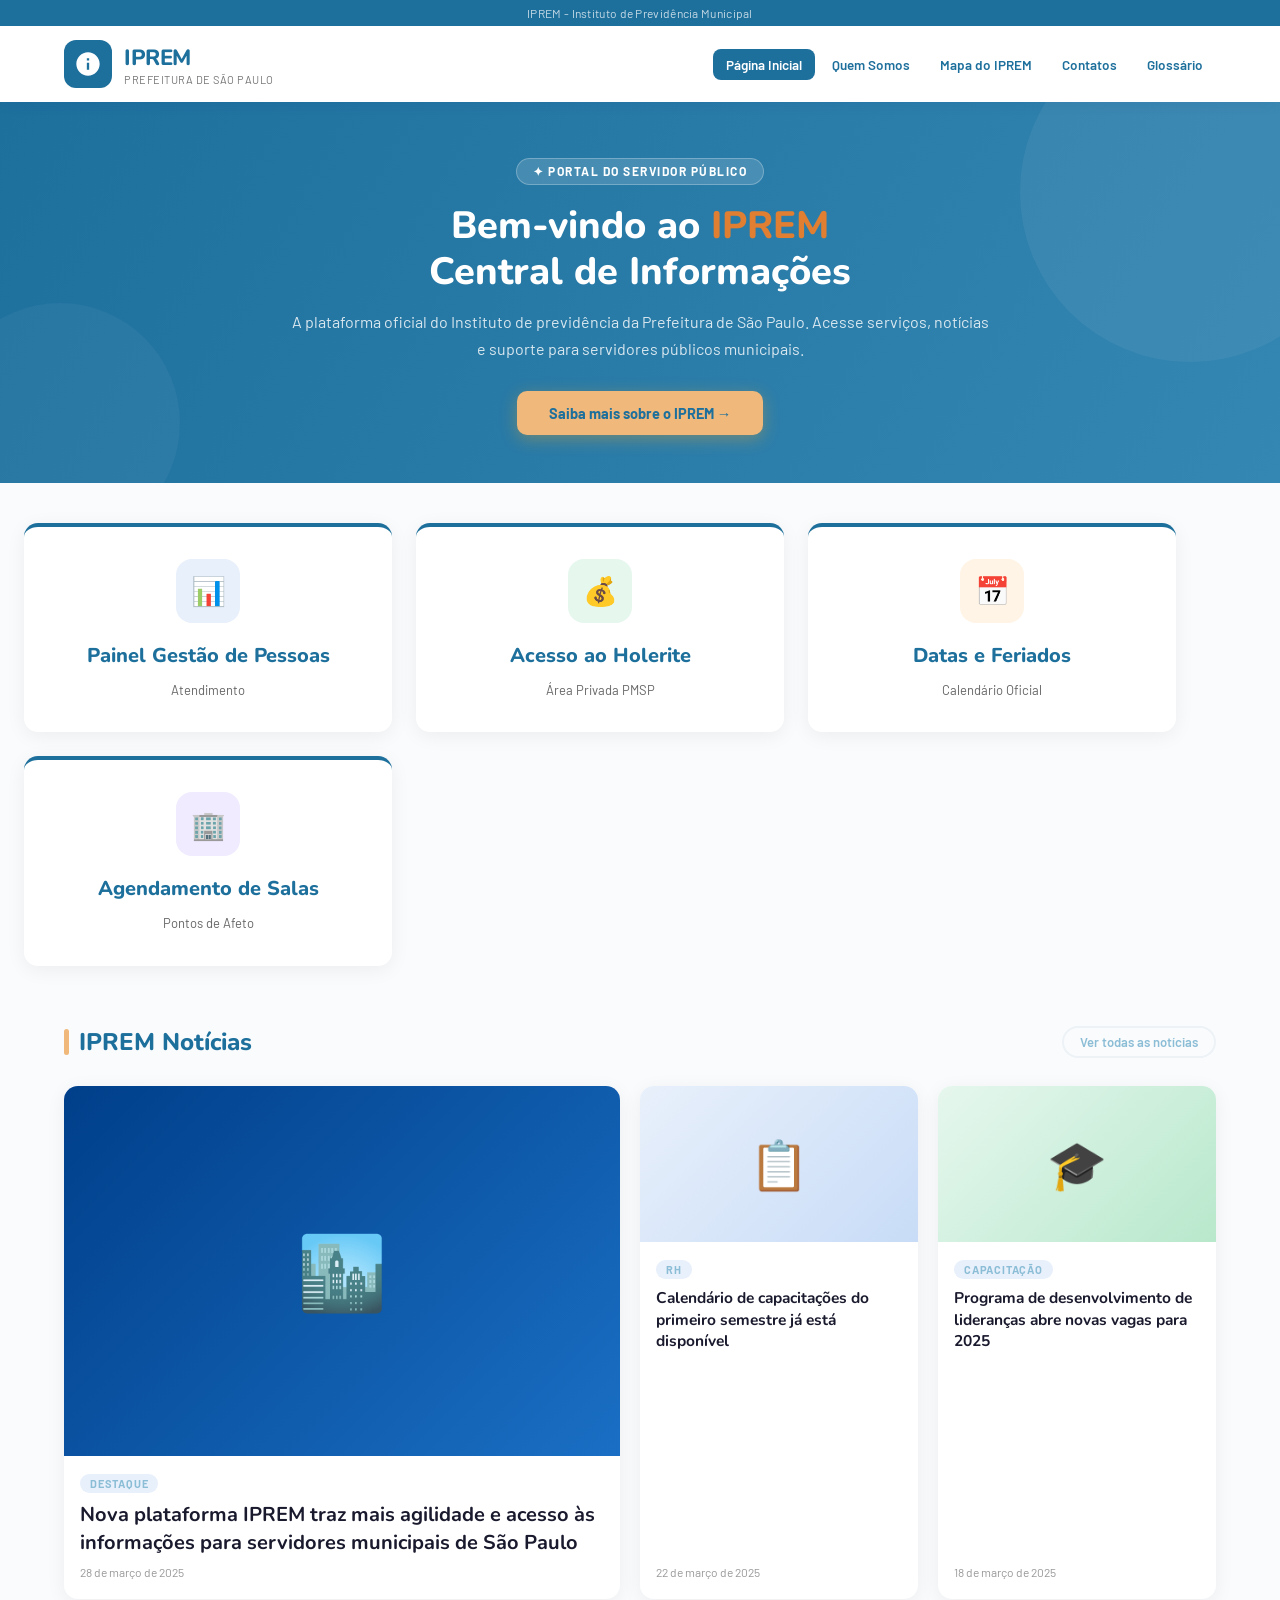
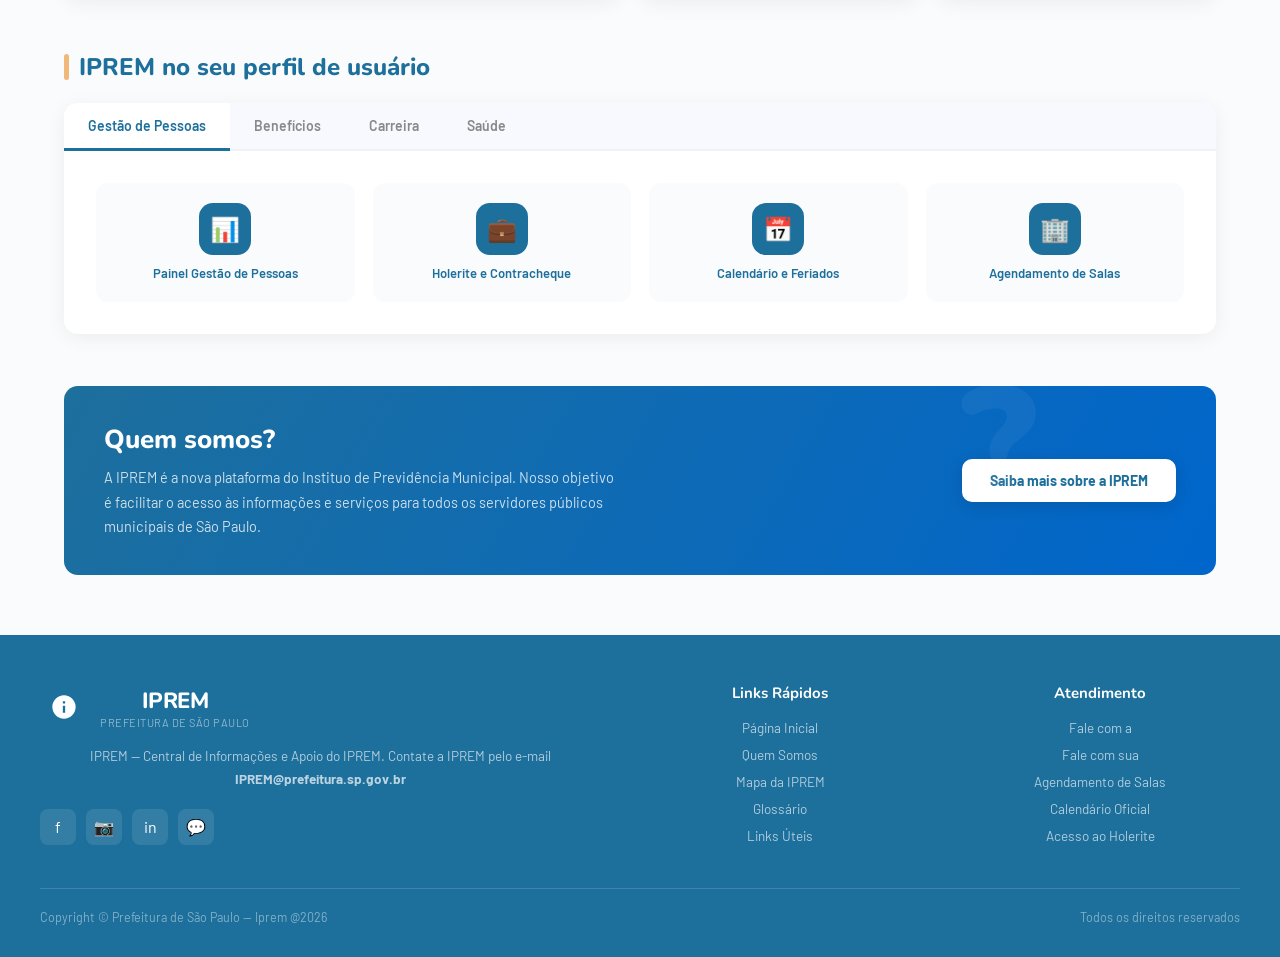
==== index.html @ 2e85d803 "name change to index" ====
<!DOCTYPE html>
<html lang="pt-BR">
<head>
  <meta charset="UTF-8" />
  <meta name="viewport" content="width=device-width, initial-scale=1.0"/>
  <title>IPREM - Central de Informações e Apoio</title>
  <link href="https://fonts.googleapis.com/css2?family=Nunito:wght@400;600;700;800&family=Barlow:wght@400;500;600;700&display=swap" rel="stylesheet"/>
  <link href="style.css" rel="stylesheet">
  <link rel="icon" type="image/png" href="iprem.png">
</head>
<body>

<!-- HEADER -->
<header>
  <div class="header-top">
    IPREM - Instituto de Previdência Municipal
  </div>
  <div class="header-main">
    <a href="#" class="logo">
      <div class="logo-icon">
        <svg viewBox="0 0 24 24"><path d="M12 2C6.48 2 2 6.48 2 12s4.48 10 10 10 10-4.48 10-10S17.52 2 12 2zm1 15h-2v-6h2v6zm0-8h-2V7h2v2z"/></svg>
      </div>
      <div class="logo-text">
        <strong>IPREM</strong>
        <span>Prefeitura de São Paulo</span>
      </div>
    </a>
    <nav>
      <a href="#" class="active">Página Inicial</a>
      <a href="quem-somos.html">Quem Somos</a>
      <a href="mapa-iprem.html">Mapa do IPREM</a>
      <a href="contatos.html">Contatos</a>
      <a href="#">Glossário</a>
    </nav>
    <button class="hamburger" id="hamburger" aria-label="Menu">
      <span></span><span></span><span></span>
    </button>
  </div>
  <div class="mobile-nav" id="mobileNav">
    <a href="#">Página Inicial</a>
    <a href="quem-somos.html">Quem Somos</a>
    <a href="mapa-iprem.html">Mapa da IPREM</a>
    <a href="#">Links Úteis</a>
    <a href="#">Glossário</a>
  </div>
</header>

<!-- HERO -->
<section class="hero">
  <div class="hero-content">
    <span class="hero-badge">✦ Portal do Servidor Público</span>
    <h1>Bem-vindo ao <em>IPREM</em><br>Central de Informações</h1>
    <p>A plataforma oficial do Instituto de previdência da Prefeitura de São Paulo. Acesse serviços, notícias e suporte para servidores públicos municipais.</p>
    <a href="#" class="hero-btn">Saiba mais sobre o IPREM →</a>
  </div>
</section>

<!-- QUICK ACCESS -->
<div class="quick-access">
  <div class="quick-cards">
    <a href="#" class="quick-card">
      <div class="icon icon-blue">📊</div>
      <strong>Painel Gestão de Pessoas</strong>
      <span>Atendimento</span>
    </a>
    <a href="#" class="quick-card">
      <div class="icon icon-green">💰</div>
      <strong>Acesso ao Holerite</strong>
      <span>Área Privada PMSP</span>
    </a>
    <a href="#" class="quick-card">
      <div class="icon icon-orange">📅</div>
      <strong>Datas e Feriados</strong>
      <span>Calendário Oficial</span>
    </a>
    <a href="#" class="quick-card">
      <div class="icon icon-purple">🏢</div>
      <strong>Agendamento de Salas</strong>
      <span>Pontos de Afeto</span>
    </a>
  </div>
</div>

<!-- NEWS SECTION -->
<section class="section">
  <div class="section-header">
    <h2 class="section-title">IPREM Notícias</h2>
    <a href="#" class="see-all">Ver todas as notícias</a>
  </div>
  <div class="news-grid">
    <a href="#" class="news-card featured">
      <div class="news-img tall" style="background:linear-gradient(135deg,#003f8a 0%,#1a6fc4 100%);font-size:72px;">🏙️</div>
      <div class="news-body">
        <span class="news-tag">Destaque</span>
        <p class="news-title">Nova plataforma IPREM traz mais agilidade e acesso às informações para servidores municipais de São Paulo</p>
        <p class="news-date">28 de março de 2025</p>
      </div>
    </a>
    <a href="#" class="news-card">
      <div class="news-img" style="background:linear-gradient(135deg,#e8f0fb 0%,#c8dcf7 100%);font-size:48px;">📋</div>
      <div class="news-body">
        <span class="news-tag">RH</span>
        <p class="news-title">Calendário de capacitações do primeiro semestre já está disponível</p>
        <p class="news-date">22 de março de 2025</p>
      </div>
    </a>
    <a href="#" class="news-card">
      <div class="news-img" style="background:linear-gradient(135deg,#e6f7ee 0%,#b8e8cc 100%);font-size:48px;">🎓</div>
      <div class="news-body">
        <span class="news-tag">Capacitação</span>
        <p class="news-title">Programa de desenvolvimento de lideranças abre novas vagas para 2025</p>
        <p class="news-date">18 de março de 2025</p>
      </div>
    </a>
  </div>
</section>

<!-- PROFILE SECTION -->
<section class="section" style="margin-top: 0;">
  <h2 class="section-title" style="margin-bottom:20px;">IPREM no seu perfil de usuário</h2>
  <div class="profile-section">
    <div class="profile-tabs">
      <div class="profile-tab active" data-tab="gp">Gestão de Pessoas</div>
      <div class="profile-tab" data-tab="beneficios">Benefícios</div>
      <div class="profile-tab" data-tab="carreira">Carreira</div>
      <div class="profile-tab" data-tab="saude">Saúde</div>
    </div>
    <div class="profile-content">
      <div class="profile-grid" id="profileGrid">
        <a href="#" class="profile-item">
          <div class="p-icon">📊</div>
          <span>Painel Gestão de Pessoas</span>
        </a>
        <a href="#" class="profile-item">
          <div class="p-icon">💼</div>
          <span>Holerite e Contracheque</span>
        </a>
        <a href="#" class="profile-item">
          <div class="p-icon">📅</div>
          <span>Calendário e Feriados</span>
        </a>
        <a href="#" class="profile-item">
          <div class="p-icon">🏢</div>
          <span>Agendamento de Salas</span>
        </a>
      </div>
    </div>
  </div>
</section>

<!-- INFO BANNER -->
<div class="info-banner">
  <div class="info-text">
    <h2>Quem somos?</h2>
    <p>A IPREM é a nova plataforma do Instituo de Previdência Municipal. Nosso objetivo é facilitar o acesso às informações e serviços para todos os servidores públicos municipais de São Paulo.</p>
  </div>
  <a href="#" class="info-btn">Saiba mais sobre a IPREM</a>
</div>

<!-- FOOTER -->
<footer>
  <div class="footer-inner">
    <div class="footer-grid">
      <div>
        <a href="#" class="logo footer-brand">
          <div class="logo-icon">
            <svg viewBox="0 0 24 24"><path d="M12 2C6.48 2 2 6.48 2 12s4.48 10 10 10 10-4.48 10-10S17.52 2 12 2zm1 15h-2v-6h2v6zm0-8h-2V7h2v2z"/></svg>
          </div>
            <div class="logo-text">
            <strong>IPREM</strong>
            <span>Prefeitura de São Paulo</span>
            </div>
        </a>
        <p class="footer-about">IPREM — Central de Informações e Apoio do IPREM. Contate a IPREM pelo e-mail <strong style="color:rgba(255,255,255,0.7)">IPREM@prefeitura.sp.gov.br</strong></p>
        <div class="social-links">
          <a class="social-link" title="Facebook">f</a>
          <a class="social-link" title="Instagram">📷</a>
          <a class="social-link" title="LinkedIn">in</a>
          <a class="social-link" title="WhatsApp">💬</a>
        </div>
      </div>
      <div class="footer-col">
        <h4>Links Rápidos</h4>
        <ul>
          <li><a href="#">Página Inicial</a></li>
          <li><a href="quem-somos.html">Quem Somos</a></li>
          <li><a href="mapa-iprem.html">Mapa da IPREM</a></li>
          <li><a href="#">Glossário</a></li>
          <li><a href="#">Links Úteis</a></li>
        </ul>
      </div>
      <div class="footer-col">
        <h4>Atendimento</h4>
        <ul>
          <li><a href="#">Fale com a </a></li>
          <li><a href="#">Fale com sua </a></li>
          <li><a href="#">Agendamento de Salas</a></li>
          <li><a href="#">Calendário Oficial</a></li>
          <li><a href="#">Acesso ao Holerite</a></li>
        </ul>
      </div>
    </div>
    <div class="footer-bottom">
      <span>Copyright © Prefeitura de São Paulo — Iprem @2026</span>
      <span>Todos os direitos reservados</span>
    </div>
  </div>
</footer>

<script src="script.js"></script>

</body>
</html>
---- style.css ----
:root {
      --azul: #1d6f9c;
      --azul-claro: #8bbdd6;
      --azul-medio: #3587b3;
      --amarelo: #f0b87a;
      --amarelo-claro: #e07e32;
      --cinza-bg: #fafbfc;
      --cinza-claro: #edf2f7;
      --cinza-texto: #334155;
      --branco: #fff;
      --sombra: 0 4px 20px rgba(0,0,0,0.06);
      --radius: 14px;
    }

    * { box-sizing: border-box; margin: 0; padding: 0; }

    body {
      font-family: 'Barlow', sans-serif;
      background: var(--cinza-bg);
      color: var(--cinza-texto);
      min-height: 100vh;
    }

    /* ===== HEADER ===== */
    header {
      background: var(--branco);
      box-shadow: 0 2px 12px rgba(0,63,138,0.09);
      position: sticky;
      top: 0;
      z-index: 100;
    }

    .header-top {
      background: var(--azul);
      padding: 6px 0;
      font-size: 12px;
      color: rgba(255,255,255,0.75);
      text-align: center;
      letter-spacing: 0.3px;
    }

    .header-main {
      display: flex;
      align-items: center;
      justify-content: space-between;
      max-width: 1200px;
      margin: 0 auto;
      padding: 14px 24px;
    }

    .logo {
      display: flex;
      align-items: center;
      gap: 12px;
      text-decoration: none;
    }

    .logo-icon {
      width: 48px;
      height: 48px;
      background: var(--azul);
      border-radius: 12px;
      display: flex;
      align-items: center;
      justify-content: center;
    }

    .logo-icon svg { width: 28px; height: 28px; fill: #fff; }

     .sua-div {
     border: 2px solid var(--azul);
     border-radius: var(--radius);
    padding: 16px;
    display: inline-block;
    }

    .logo-text {
      display: flex;
      flex-direction: column;
    }

    .logo-text strong {
      font-family: 'Nunito', sans-serif;
      font-size: 22px;
      font-weight: 800;
      color: var(--azul);
      letter-spacing: -0.5px;
    }

    .logo-text span {
      font-size: 11px;
      color: #777;
      letter-spacing: 0.5px;
      text-transform: uppercase;
    }


    nav {
      display: flex;
      gap: 4px;
      align-items: center;
    }

    nav a {
      text-decoration: none;
      color: var(--azul);
      font-size: 13.5px;
      font-weight: 600;
      padding: 7px 13px;
      border-radius: 8px;
      transition: background 0.18s, color 0.18s;
      white-space: nowrap;
    }

    nav a:hover {
      background: var(--cinza-claro);
      color: var(--azul-claro);
    }

    nav a.active {
      background: var(--azul);
      color: #fff;
    }

    .hamburger {
      display: none;
      flex-direction: column;
      gap: 5px;
      cursor: pointer;
      padding: 8px;
      border-radius: 8px;
      background: none;
      border: none;
    }

    .hamburger span {
      width: 24px;
      height: 2.5px;
      background: var(--azul);
      border-radius: 3px;
      transition: all 0.25s;
      display: block;
    }

    /* ===== HERO ===== */
    .hero {
      background: linear-gradient(120deg, var(--azul) 0%, var(--azul-medio) 100%);
      padding: 56px 24px 48px;
      text-align: center;
      position: relative;
      overflow: hidden;
    }

    .hero::before {
      content: '';
      position: absolute;
      top: -80px; right: -80px;
      width: 340px; height: 340px;
      background: rgba(255,255,255,0.05);
      border-radius: 50%;
    }

    .hero::after {
      content: '';
      position: absolute;
      bottom: -60px; left: -60px;
      width: 240px; height: 240px;
      background: rgba(255,255,255,0.04);
      border-radius: 50%;
    }

    .hero-content {
      position: relative;
      z-index: 2;
      max-width: 700px;
      margin: 0 auto;
      animation: fadeUp 0.6s ease both;
    }

    .hero-badge {
      display: inline-block;
      background: rgba(255,255,255,0.15);
      color: #fff;
      font-size: 12px;
      font-weight: 700;
      letter-spacing: 1.5px;
      text-transform: uppercase;
      padding: 5px 16px;
      border-radius: 20px;
      margin-bottom: 18px;
      border: 1px solid rgba(255,255,255,0.25);
    }

    .hero h1 {
      font-family: 'Nunito', sans-serif;
      font-size: 38px;
      font-weight: 800;
      color: #fff;
      line-height: 1.2;
      margin-bottom: 14px;
    }

    .hero h1 em {
      color: var(--amarelo-claro);
      font-style: normal;
    }

    .hero p {
      color: rgba(255,255,255,0.82);
      font-size: 16px;
      line-height: 1.7;
      margin-bottom: 28px;
    }

    .hero-btn {
      display: inline-block;
      background: var(--amarelo);
      color: var(--azul);
      font-weight: 700;
      font-size: 14.5px;
      padding: 13px 32px;
      border-radius: 10px;
      text-decoration: none;
      transition: background 0.18s, transform 0.15s;
      box-shadow: 0 4px 16px rgba(245,166,35,0.35);
    }

    .hero-btn:hover {
      background: var(--amarelo-claro);
      transform: translateY(-2px);
    }

    /* ===== QUICK ACCESS ===== */
    .quick-access {
      max-width: 1200px;
      margin: -36px auto 0;
      padding: 0 24px;
      position: relative;
      z-index: 10;
    }

    .quick-cards {
      display: grid;
      grid-template-columns: repeat(4, 1fr);
      gap: 16px;
    }

    .quick-card {
      background: var(--branco);
      border-radius: var(--radius);
      box-shadow: var(--sombra);
      padding: 24px 18px 20px;
      text-align: center;
      text-decoration: none;
      color: var(--cinza-texto);
      transition: transform 0.18s, box-shadow 0.18s;
      border-top: 4px solid var(--azul);
      cursor: pointer;
      display: flex;
      flex-direction: column;
      align-items: center;
      gap: 10px;
      animation: fadeUp 0.5s ease both;
    }

    .quick-card:nth-child(1) { animation-delay: 0.05s; }
    .quick-card:nth-child(2) { animation-delay: 0.12s; }
    .quick-card:nth-child(3) { animation-delay: 0.19s; }
    .quick-card:nth-child(4) { animation-delay: 0.26s; }

    .quick-card:hover {
      transform: translateY(-5px);
      box-shadow: 0 12px 36px rgba(0,63,138,0.18);
    }

    .quick-card .icon {
      width: 56px;
      height: 56px;
      border-radius: 14px;
      display: flex;
      align-items: center;
      justify-content: center;
      font-size: 24px;
    }

    .icon-blue { background: #e8f0fb; }
    .icon-green { background: #e6f7ee; }
    .icon-orange { background: #fff4e5; }
    .icon-purple { background: #f0ebff; }

    .quick-card strong {
      font-family: 'Nunito', sans-serif;
      font-size: 14px;
      font-weight: 700;
      color: var(--azul);
      line-height: 1.3;
    }

    .quick-card span {
      font-size: 12px;
      color: #888;
    }

    /* ===== SECTION ===== */
    .section {
      max-width: 1200px;
      margin: 52px auto;
      padding: 0 24px;
    }

    .section-header {
      display: flex;
      align-items: center;
      justify-content: space-between;
      margin-bottom: 28px;
    }

    .section-title {
      font-family: 'Nunito', sans-serif;
      font-size: 24px;
      font-weight: 800;
      color: var(--azul);
      display: flex;
      align-items: center;
      gap: 10px;
    }

    .section-title::before {
      content: '';
      display: inline-block;
      width: 5px;
      height: 26px;
      background: var(--amarelo);
      border-radius: 3px;
    }

    .see-all {
      color: var(--azul-claro);
      font-size: 13px;
      font-weight: 600;
      text-decoration: none;
      border: 2px solid var(--cinza-claro);
      padding: 6px 16px;
      border-radius: 20px;
      transition: all 0.18s;
    }

    .see-all:hover {
      background: var(--azul);
      color: #fff;
      border-color: var(--azul);
    }

    /* ===== NEWS ===== */
    .news-grid {
      display: grid;
      grid-template-columns: 2fr 1fr 1fr;
      gap: 20px;
    }

    .news-card {
      background: var(--branco);
      border-radius: var(--radius);
      box-shadow: var(--sombra);
      overflow: hidden;
      text-decoration: none;
      color: inherit;
      transition: transform 0.18s, box-shadow 0.18s;
      display: flex;
      flex-direction: column;
    }

    .news-card:hover {
      transform: translateY(-4px);
      box-shadow: 0 10px 32px rgba(0,63,138,0.14);
    }

    .news-img {
      width: 100%;
      aspect-ratio: 16/9;
      object-fit: cover;
      background: var(--cinza-claro);
      display: flex;
      align-items: center;
      justify-content: center;
      font-size: 40px;
    }

    .news-img.tall { aspect-ratio: 3/2; }

    .news-body { padding: 18px 16px 20px; flex: 1; display: flex; flex-direction: column; gap: 8px; }

    .news-tag {
      font-size: 11px;
      font-weight: 700;
      text-transform: uppercase;
      letter-spacing: 0.8px;
      color: var(--azul-claro);
      background: #e8f0fb;
      padding: 3px 10px;
      border-radius: 20px;
      width: fit-content;
    }

    .news-title {
      font-family: 'Nunito', sans-serif;
      font-size: 15.5px;
      font-weight: 700;
      color: #1a1a2e;
      line-height: 1.4;
    }

    .news-card.featured .news-title { font-size: 20px; }

    .news-date { font-size: 12px; color: #999; margin-top: auto; }

    /* ===== PROFILE SECTION ===== */
    .profile-section {
      background: var(--branco);
      border-radius: var(--radius);
      box-shadow: var(--sombra);
      overflow: hidden;
    }

    .profile-tabs {
      display: flex;
      border-bottom: 2px solid var(--cinza-claro);
      background: #f8f9fe;
    }

    .profile-tab {
      padding: 14px 24px;
      font-size: 14px;
      font-weight: 600;
      color: #888;
      cursor: pointer;
      border-bottom: 3px solid transparent;
      margin-bottom: -2px;
      transition: all 0.18s;
      white-space: nowrap;
    }

    .profile-tab.active {
      color: var(--azul);
      border-bottom-color: var(--azul);
      background: var(--branco);
    }

    .profile-tab:hover:not(.active) {
      color: var(--azul-claro);
      background: var(--cinza-claro);
    }

    .profile-content {
      padding: 32px;
    }

    .profile-grid {
      display: grid;
      grid-template-columns: repeat(4, 1fr);
      gap: 18px;
    }

    .profile-item {
      text-align: center;
      padding: 20px 12px;
      border-radius: 12px;
      background: var(--cinza-bg);
      text-decoration: none;
      color: inherit;
      transition: all 0.18s;
      cursor: pointer;
      display: flex;
      flex-direction: column;
      align-items: center;
      gap: 10px;
    }

    .profile-item:hover {
      background: #e8f0fb;
      transform: translateY(-3px);
    }

    .profile-item .p-icon {
      width: 52px;
      height: 52px;
      border-radius: 14px;
      display: flex;
      align-items: center;
      justify-content: center;
      font-size: 24px;
      background: var(--azul);
    }

    .profile-item span {
      font-size: 13px;
      font-weight: 600;
      color: var(--azul);
      line-height: 1.3;
      text-align: center;
    }

    /* ===== INFO BANNER ===== */
    .info-banner {
      background: linear-gradient(120deg, var(--azul) 0%, #0066cc 100%);
      border-radius: var(--radius);
      padding: 36px 40px;
      display: flex;
      align-items: center;
      justify-content: space-between;
      gap: 28px;
      margin: 52px 24px;
      max-width: 1152px;
      margin-left: auto;
      margin-right: auto;
      position: relative;
      overflow: hidden;
    }

    .info-banner::after {
      content: '?';
      position: absolute;
      right: 180px;
      top: -20px;
      font-size: 160px;
      font-family: 'Nunito', sans-serif;
      font-weight: 900;
      color: rgba(255,255,255,0.05);
      line-height: 1;
    }

    .info-text h2 {
      font-family: 'Nunito', sans-serif;
      font-size: 26px;
      font-weight: 800;
      color: #fff;
      margin-bottom: 8px;
    }

    .info-text p {
      color: rgba(255,255,255,0.78);
      font-size: 14.5px;
      line-height: 1.7;
      max-width: 520px;
    }

    .info-btn {
      display: inline-block;
      background: var(--branco);
      color: var(--azul);
      font-weight: 700;
      font-size: 14px;
      padding: 13px 28px;
      border-radius: 10px;
      text-decoration: none;
      white-space: nowrap;
      transition: all 0.18s;
      box-shadow: 0 4px 16px rgba(0,0,0,0.12);
      flex-shrink: 0;
    }

    .info-btn:hover {
      background: var(--amarelo);
      color: var(--azul);
    }

    /* ===== FOOTER ===== */
    footer {
      background: var(--azul);
      color: rgba(255,255,255,0.8);
      padding: 48px 24px 24px;
      margin-top: 60px;
    }

    .footer-inner {
      max-width: 1200px;
      margin: 0 auto;
    }

    .footer-grid {
      display: grid;
      grid-template-columns: 2fr 1fr 1fr;
      gap: 40px;
      padding-bottom: 36px;
      border-bottom: 1px solid rgba(255,255,255,0.15);
    }

    .footer-brand .logo-text strong { color: #fff; }
    .footer-brand .logo-text span { color: rgba(255,255,255,0.5); }

    .footer-about {
      font-size: 13.5px;
      line-height: 1.7;
      color: rgba(255,255,255,0.65);
      margin-top: 14px;
    }

    .footer-col h4 {
      font-family: 'Nunito', sans-serif;
      font-size: 15px;
      font-weight: 700;
      color: #fff;
      margin-bottom: 14px;
    }

    .footer-col ul { list-style: none; }

    .footer-col ul li { margin-bottom: 8px; }

    .footer-col ul li a {
      color: rgba(255,255,255,0.65);
      text-decoration: none;
      font-size: 13.5px;
      transition: color 0.18s;
    }

    .footer-col ul li a:hover { color: var(--amarelo-claro); }

    .social-links {
      display: flex;
      gap: 10px;
      margin-top: 18px;
      flex-wrap: wrap;
    }

    .social-link {
      width: 36px;
      height: 36px;
      background: rgba(255,255,255,0.1);
      border-radius: 8px;
      display: flex;
      align-items: center;
      justify-content: center;
      font-size: 16px;
      text-decoration: none;
      transition: background 0.18s;
      cursor: pointer;
    }

    .social-link:hover { background: rgba(255,255,255,0.22); }

    .footer-bottom {
      display: flex;
      align-items: center;
      justify-content: space-between;
      padding-top: 20px;
      font-size: 12.5px;
      color: rgba(255,255,255,0.45);
    }

    /* ===== MOBILE MENU ===== */
    .mobile-nav {
      display: none;
      flex-direction: column;
      background: var(--branco);
      border-top: 1px solid var(--cinza-claro);
      padding: 12px 0;
    }

    .mobile-nav.open { display: flex; }

    .mobile-nav a {
      padding: 11px 24px;
      color: var(--azul);
      font-weight: 600;
      font-size: 14.5px;
      text-decoration: none;
      border-left: 3px solid transparent;
      transition: all 0.15s;
    }

    .mobile-nav a:hover {
      background: var(--cinza-bg);
      border-left-color: var(--azul);
    }

    /* ===== ANIMATIONS ===== */
    @keyframes fadeUp {
      from { opacity: 0; transform: translateY(22px); }
      to { opacity: 1; transform: translateY(0); }
    }

    /* ===== RESPONSIVE ===== */
    @media (max-width: 960px) {
      nav { display: none; }
      .hamburger { display: flex; }
      .news-grid { grid-template-columns: 1fr 1fr; }
      .news-card.featured { grid-column: span 2; }
      .profile-grid { grid-template-columns: repeat(2, 1fr); }
    }

    @media (max-width: 680px) {
      .quick-cards { grid-template-columns: repeat(2, 1fr); }
      .news-grid { grid-template-columns: 1fr; }
      .news-card.featured { grid-column: span 1; }
      .footer-grid { grid-template-columns: 1fr; gap: 28px; }
      .info-banner { flex-direction: column; text-align: center; }
      .info-banner::after { display: none; }
      .hero h1 { font-size: 28px; }
    }

    @media (max-width: 420px) {
      .quick-cards { grid-template-columns: repeat(2, 1fr); }
      .profile-grid { grid-template-columns: repeat(2, 1fr); }
    }

.sub {
    color: var(--amarelo);
}


/* ===== ESTILOS COMPLEMENTARES PARA QUEM SOMOS ===== */

/* Hero com subtítulo */
.hero .sub {
  display: inline-block;
  color: rgba(255,255,255,0.9);
  font-size: 18px;
  font-style: normal;
  margin-top: 8px;
}

/* Container principal */
.quem-somos-section {
  max-width: 1200px;
  margin: 0 auto;
  padding: 60px 24px;
}

/* Container da história com imagem lateral */
.historia-container {
  display: grid;
  grid-template-columns: 1fr 1fr;
  gap: 48px;
  margin-bottom: 80px;
  align-items: center;
}

.historia-texto h2 {
  font-family: 'Nunito', sans-serif;
  font-size: 36px;
  font-weight: 800;
  color: var(--azul);
  margin-bottom: 16px;
  position: relative;
  display: inline-block;
}

.historia-texto h2::after {
  content: '';
  position: absolute;
  bottom: -8px;
  left: 0;
  width: 50px;
  height: 3px;
  background: var(--amarelo);
  border-radius: 2px;
}

.historia-texto h3 {
  font-family: 'Nunito', sans-serif;
  font-size: 24px;
  font-weight: 700;
  color: var(--azul-medio);
  margin: 24px 0 16px 0;
}

.historia-texto p {
  font-size: 16px;
  line-height: 1.8;
  color: var(--cinza-texto);
  margin-bottom: 20px;
}

/* Card de imagem da história */
.historia-imagem {
  background: linear-gradient(135deg, var(--azul), var(--azul-medio));
  border-radius: 24px;
  padding: 48px 32px;
  color: white;
  text-align: center;
  box-shadow: var(--sombra);
}

.historia-imagem .ano {
  font-size: 72px;
  font-weight: 800;
  font-family: 'Nunito', sans-serif;
  margin-bottom: 16px;
  line-height: 1;
}

.historia-imagem h3 {
  font-size: 24px;
  font-weight: 700;
  margin-bottom: 12px;
}

.historia-imagem p {
  font-size: 14px;
  opacity: 0.9;
  line-height: 1.6;
}

/* Ajuste para os cards de missão/visão/valores */
.quick-access {
  margin: 40px 0 60px 0;
}

.quick-cards {
  display: grid;
  grid-template-columns: repeat(3, 1fr);
  gap: 24px;
}

.quick-card {
  background: var(--branco);
  border-radius: var(--radius);
  padding: 32px 24px;
  text-align: center;
  text-decoration: none;
  transition: all 0.3s ease;
  box-shadow: var(--sombra);
  cursor: pointer;
  display: flex;
  flex-direction: column;
  align-items: center;
  gap: 12px;
}

.quick-card:hover {
  transform: translateY(-5px);
  box-shadow: 0 12px 36px rgba(0,63,138,0.15);
}

.quick-card .icon {
  width: 64px;
  height: 64px;
  border-radius: 16px;
  display: flex;
  align-items: center;
  justify-content: center;
  font-size: 28px;
  margin-bottom: 8px;
}

.icon-blue { background: #e8f0fb; }
.icon-green { background: #e6f7ee; }
.icon-orange { background: #fff4e5; }

.quick-card strong {
  font-family: 'Nunito', sans-serif;
  font-size: 20px;
  font-weight: 800;
  color: var(--azul);
}

.quick-card span {
  font-size: 13px;
  color: #666;
  line-height: 1.5;
}

/* Linha do tempo */
.linha-do-tempo {
  margin-top: 60px;
}

.linha-do-tempo h2 {
  font-family: 'Nunito', sans-serif;
  font-size: 32px;
  font-weight: 800;
  color: var(--azul);
  text-align: center;
  margin-bottom: 48px;
  position: relative;
}

.linha-do-tempo h2::after {
  content: '';
  display: block;
  width: 60px;
  height: 3px;
  background: var(--amarelo);
  margin: 12px auto 0;
  border-radius: 2px;
}

.timeline {
  display: grid;
  grid-template-columns: repeat(4, 1fr);
  gap: 24px;
}

.timeline-item {
  background: var(--branco);
  border-radius: var(--radius);
  padding: 28px 20px;
  text-align: center;
  transition: all 0.3s ease;
  box-shadow: var(--sombra);
  cursor: pointer;
}

.timeline-item:hover {
  transform: translateY(-5px);
  box-shadow: 0 12px 30px rgba(0,63,138,0.12);
}

.timeline-item .ano {
  font-family: 'Nunito', sans-serif;
  font-size: 28px;
  font-weight: 800;
  color: var(--azul);
  margin-bottom: 12px;
}

.timeline-item p {
  font-size: 13px;
  color: var(--cinza-texto);
  line-height: 1.5;
}

/* Footer ajustado */
footer {
  background: var(--azul);
  color: white;
  text-align: center;
  padding: 48px 24px 32px;
  margin-top: 60px;
}

footer p {
  margin-bottom: 8px;
  font-size: 14px;
}

footer p:first-child {
  font-weight: 600;
}

/* Responsivo */
@media (max-width: 960px) {
  .historia-container {
    grid-template-columns: 1fr;
    gap: 32px;
  }
  
  .quick-cards {
    grid-template-columns: repeat(2, 1fr);
  }
  
  .timeline {
    grid-template-columns: repeat(2, 1fr);
  }
}

@media (max-width: 680px) {
  .quem-somos-section {
    padding: 40px 16px;
  }
  
  .quick-cards {
    grid-template-columns: 1fr;
  }
  
  .timeline {
    grid-template-columns: 1fr;
  }
  
  .historia-texto h2 {
    font-size: 28px;
  }
  
  .historia-texto h3 {
    font-size: 20px;
  }
  
  .linha-do-tempo h2 {
    font-size: 26px;
  }
  
  .historia-imagem .ano {
    font-size: 52px;
  }
}
/* ===== SEÇÃO DE DESTAQUE DO VEREADOR ===== */
.destaque-vereador {
  background: var(--cinza-bg);
  border-radius: var(--radius);
  padding: 24px;
  margin: 32px 0;
  border-left: 4px solid var(--amarelo);
}

.destaque-vereador h4 {
  font-family: 'Nunito', sans-serif;
  font-size: 18px;
  font-weight: 700;
  color: var(--azul);
  margin-bottom: 16px;
}

.btn-download {
  display: inline-block;
  background: var(--azul);
  color: white;
  padding: 10px 20px;
  border-radius: 8px;
  text-decoration: none;
  font-size: 13px;
  font-weight: 600;
  margin-top: 16px;
  transition: background 0.3s;
}

.btn-download:hover {
  background: var(--azul-medio);
}

/* ===== DESENVOLVIMENTO ===== */
.desenvolvimento-section {
  margin: 60px 0;
}

.desenvolvimento-section h2 {
  font-family: 'Nunito', sans-serif;
  font-size: 28px;
  font-weight: 800;
  color: var(--azul);
  margin-bottom: 24px;
}

.desenvolvimento-grid {
  display: grid;
  grid-template-columns: 2fr 1fr;
  gap: 32px;
  align-items: center;
}

.desenvolvimento-destaque {
  background: linear-gradient(135deg, var(--azul), var(--azul-medio));
  border-radius: 20px;
  padding: 32px;
  text-align: center;
  color: white;
}

.numero-destaque {
  font-size: 48px;
  font-weight: 800;
  font-family: 'Nunito', sans-serif;
  margin-bottom: 16px;
}

/* ===== SEDES ===== */
.sedes-section {
  margin: 60px 0;
}

.sedes-section h2 {
  font-family: 'Nunito', sans-serif;
  font-size: 28px;
  font-weight: 800;
  color: var(--azul);
  margin-bottom: 16px;
}

.sedes-intro {
  font-size: 16px;
  line-height: 1.8;
  margin-bottom: 32px;
  color: var(--cinza-texto);
}

.sedes-grid {
  display: grid;
  grid-template-columns: repeat(auto-fit, minmax(300px, 1fr));
  gap: 24px;
}

.sede-card {
  background: var(--branco);
  border-radius: var(--radius);
  padding: 24px;
  box-shadow: var(--sombra);
  transition: transform 0.3s;
  position: relative;
}

.sede-card:hover {
  transform: translateY(-4px);
}

.sede-icon {
  font-size: 32px;
  margin-bottom: 16px;
}

.sede-card h3 {
  font-family: 'Nunito', sans-serif;
  font-size: 18px;
  font-weight: 700;
  color: var(--azul);
  margin-bottom: 12px;
}

.sede-card p {
  font-size: 13px;
  line-height: 1.6;
  color: var(--cinza-texto);
  margin-bottom: 16px;
}

.sede-periodo {
  display: inline-block;
  background: var(--cinza-claro);
  padding: 4px 12px;
  border-radius: 20px;
  font-size: 11px;
  font-weight: 600;
  color: var(--azul);
}

/* ===== LEI SECTION ===== */
.lei-section {
  margin: 60px 0;
}

.lei-card {
  background: linear-gradient(120deg, #fff8ed, #fff);
  border: 1px solid var(--amarelo);
  border-radius: var(--radius);
  padding: 32px;
  text-align: center;
}

.lei-card h3 {
  font-family: 'Nunito', sans-serif;
  font-size: 20px;
  font-weight: 800;
  color: var(--azul);
  margin-bottom: 16px;
}

.lei-card p {
  font-size: 15px;
  line-height: 1.7;
  color: var(--cinza-texto);
}

/* ===== SUPERINTENDENTES ===== */
.superintendentes-section {
  margin: 60px 0;
}

.superintendentes-section h2 {
  font-family: 'Nunito', sans-serif;
  font-size: 28px;
  font-weight: 800;
  color: var(--azul);
  margin-bottom: 32px;
  text-align: center;
}

.superintendentes-grid {
  display: grid;
  grid-template-columns: repeat(auto-fill, minmax(280px, 1fr));
  gap: 12px;
}

.superintendente-item {
  background: var(--branco);
  padding: 12px 20px;
  border-radius: 10px;
  font-size: 14px;
  font-weight: 500;
  color: var(--cinza-texto);
  box-shadow: var(--sombra);
  transition: all 0.3s;
}

.superintendente-item:hover {
  background: var(--azul);
  color: white;
  transform: translateX(4px);
}

.superintendente-item .atual {
  background: var(--amarelo);
  color: var(--azul);
  padding: 2px 8px;
  border-radius: 12px;
  font-size: 10px;
  font-weight: 700;
  margin-left: 8px;
}

/* ===== RESPONSIVO ===== */
@media (max-width: 768px) {
  .desenvolvimento-grid {
    grid-template-columns: 1fr;
  }
  
  .sedes-grid {
    grid-template-columns: 1fr;
  }
  
  .superintendentes-grid {
    grid-template-columns: 1fr;
  }
  
  .desenvolvimento-section h2,
  .sedes-section h2,
  .superintendentes-section h2 {
    font-size: 24px;
  }
}


    /* Estilos específicos para a página de mapa */
    .mapa-container {
      max-width: 1200px;
      margin: 0 auto;
      padding: 60px 24px;
    }

    .endereco-card {
      background: var(--branco);
      border-radius: var(--radius);
      padding: 32px;
      margin-bottom: 40px;
      box-shadow: var(--sombra);
      display: flex;
      flex-wrap: wrap;
      gap: 32px;
      align-items: flex-start;
    }

    .endereco-info {
      flex: 1;
      min-width: 250px;
    }

    .endereco-info h2 {
      font-family: 'Nunito', sans-serif;
      font-size: 24px;
      font-weight: 800;
      color: var(--azul);
      margin-bottom: 20px;
      display: flex;
      align-items: center;
      gap: 10px;
    }

    .endereco-detalhe {
      margin-bottom: 24px;
    }

    .endereco-detalhe p {
      margin-bottom: 8px;
      font-size: 16px;
      color: var(--cinza-texto);
      display: flex;
      align-items: center;
      gap: 12px;
    }

    .endereco-detalhe .emoji {
      font-size: 20px;
      width: 28px;
    }

    .endereco-detalhe a {
      color: var(--azul);
      text-decoration: none;
    }

    .endereco-detalhe a:hover {
      text-decoration: underline;
    }

    .btn-rotas {
      display: inline-block;
      background: var(--azul);
      color: white;
      padding: 12px 24px;
      border-radius: 10px;
      text-decoration: none;
      font-weight: 600;
      margin-top: 16px;
      transition: background 0.3s;
    }

    .btn-rotas:hover {
      background: var(--azul-medio);
    }

    .mapa-wrapper {
      flex: 2;
      min-width: 300px;
      border-radius: var(--radius);
      overflow: hidden;
      box-shadow: var(--sombra);
    }

    .mapa-wrapper iframe {
      width: 100%;
      height: 350px;
      border: 0;
      display: block;
    }

    .info-transporte {
      background: var(--cinza-bg);
      border-radius: var(--radius);
      padding: 32px;
      margin-top: 40px;
    }

    .info-transporte h3 {
      font-family: 'Nunito', sans-serif;
      font-size: 20px;
      font-weight: 700;
      color: var(--azul);
      margin-bottom: 20px;
    }

    .transporte-grid {
      display: grid;
      grid-template-columns: repeat(auto-fit, minmax(250px, 1fr));
      gap: 24px;
    }

    .transporte-item {
      display: flex;
      gap: 12px;
      align-items: flex-start;
    }

    .transporte-icon {
      font-size: 24px;
    }

    .transporte-texto p {
      font-size: 14px;
      color: var(--cinza-texto);
      line-height: 1.5;
    }

    .transporte-texto strong {
      color: var(--azul);
    }

    @media (max-width: 768px) {
      .endereco-card {
        flex-direction: column;
      }
      
      .mapa-wrapper iframe {
        height: 280px;
      }
    }

    /* ===== CARDS DE TRANSPORTE COM BORDAS ===== */
/* ===== CARDS DE TRANSPORTE COM BORDAS ===== */
.transporte-cards {
  display: grid;
  grid-template-columns: repeat(3, 1fr);
  gap: 24px;
  margin: 40px 0;
}

.transporte-card {
  background: var(--branco);
  border: 2px solid var(--cinza-claro);
  border-radius: var(--radius);
  padding: 24px 20px;
  text-align: center;
  transition: all 0.3s ease;
}

.transporte-card:hover {
  border-color: var(--azul);
  transform: translateY(-5px);
  box-shadow: var(--sombra);
}

.transporte-icon {
  font-size: 48px;
  margin-bottom: 16px;
}

.transporte-card h3 {
  font-family: 'Nunito', sans-serif;
  font-size: 22px;
  font-weight: 800;
  color: var(--azul);
  margin-bottom: 16px;
  position: relative;
  display: inline-block;
}

.transporte-card h3::after {
  content: '';
  position: absolute;
  bottom: -6px;
  left: 50%;
  transform: translateX(-50%);
  width: 40px;
  height: 3px;
  background: var(--amarelo);
  border-radius: 2px;
}

.transporte-info {
  margin-top: 16px;
}

.transporte-info p {
  font-size: 13px;
  color: var(--cinza-texto);
  line-height: 1.6;
  margin-bottom: 8px;
}

.transporte-info strong {
  color: var(--azul);
}

/* Responsivo */
@media (max-width: 960px) {
  .transporte-cards {
    grid-template-columns: repeat(2, 1fr);
  }
}

@media (max-width: 680px) {
  .transporte-cards {
    grid-template-columns: 1fr;
  }
}
    /* ===== CARDS DE CONTATO ===== */
.contato-cards {
  display: grid;
  grid-template-columns: repeat(4, 1fr);
  gap: 24px;
  margin-top: 40px;
}

.contato-card {
  background: var(--branco);
  border-radius: var(--radius);
  padding: 28px 20px;
  text-align: center;
  box-shadow: var(--sombra);
  transition: transform 0.3s, box-shadow 0.3s;
}

.contato-card:hover {
  transform: translateY(-5px);
  box-shadow: var(--sombra-hover);
}

.contato-icon {
  font-size: 48px;
  margin-bottom: 16px;
}

.contato-card h3 {
  font-family: 'Nunito', sans-serif;
  font-size: 18px;
  font-weight: 800;
  color: var(--azul);
  margin-bottom: 16px;
  padding-bottom: 8px;
  border-bottom: 2px solid var(--amarelo);
  display: inline-block;
}

.contato-info p {
  font-size: 14px;
  color: var(--cinza-texto);
  margin-bottom: 8px;
  line-height: 1.5;
}

.contato-info strong {
  color: var(--azul);
}

/* Responsivo */
@media (max-width: 960px) {
  .contato-cards {
    grid-template-columns: repeat(2, 1fr);
  }
}

@media (max-width: 680px) {
  .contato-cards {
    grid-template-columns: 1fr;
  }
}

 .contatos-container {
      max-width: 1200px;
      margin: 0 auto;
      padding: 60px 24px;
    }

    /* Cards de contato principal */
    .contato-principal-grid {
      display: grid;
      grid-template-columns: repeat(2, 1fr);
      gap: 32px;
      margin-bottom: 60px;
    }

    .contato-principal-card {
      background: var(--branco);
      border-radius: var(--radius);
      padding: 32px;
      box-shadow: var(--sombra);
      transition: transform 0.3s;
      border-top: 4px solid var(--azul);
    }

    .contato-principal-card:hover {
      transform: translateY(-5px);
      box-shadow: var(--sombra-hover);
    }

    .contato-principal-card h2 {
      font-family: 'Nunito', sans-serif;
      font-size: 22px;
      font-weight: 800;
      color: var(--azul);
      margin-bottom: 8px;
    }

    .contato-principal-card .cargo {
      color: var(--laranja-principal);
      font-weight: 600;
      margin-bottom: 20px;
      padding-bottom: 12px;
      border-bottom: 2px solid var(--cinza-claro);
    }

    .contato-detalhe {
      margin-bottom: 12px;
      display: flex;
      align-items: flex-start;
      gap: 12px;
    }

    .contato-detalhe .emoji {
      font-size: 18px;
      min-width: 24px;
    }

    .contato-detalhe p {
      font-size: 14px;
      color: var(--cinza-texto);
      line-height: 1.5;
    }

    .contato-detalhe a {
      color: var(--azul);
      text-decoration: none;
    }

    .contato-detalhe a:hover {
      text-decoration: underline;
    }

    .curriculo {
      margin-top: 20px;
      padding-top: 16px;
      border-top: 1px dashed var(--cinza-claro);
    }

    .curriculo h4 {
      font-size: 14px;
      font-weight: 700;
      color: var(--azul);
      margin-bottom: 8px;
    }

    .curriculo p {
      font-size: 13px;
      line-height: 1.6;
      color: var(--cinza-texto-claro);
    }

    /* Seção de estrutura administrativa */
    .estrutura-section {
      margin: 60px 0;
    }

    .estrutura-section h2 {
      font-family: 'Nunito', sans-serif;
      font-size: 28px;
      font-weight: 800;
      color: var(--azul);
      margin-bottom: 32px;
      display: flex;
      align-items: center;
      gap: 12px;
    }

    .estrutura-section h2::before {
      content: '';
      width: 5px;
      height: 28px;
      background: var(--laranja-principal);
      border-radius: 3px;
    }

    .coordenadoria-card {
      background: var(--branco);
      border-radius: var(--radius);
      margin-bottom: 32px;
      overflow: hidden;
      box-shadow: var(--sombra);
    }

    .coordenadoria-header {
      background: var(--azul);
      color: white;
      padding: 16px 24px;
    }

    .coordenadoria-header h3 {
      font-family: 'Nunito', sans-serif;
      font-size: 20px;
      font-weight: 700;
    }

    .coordenadoria-content {
      padding: 24px;
    }

    .servidor-item {
      display: flex;
      flex-wrap: wrap;
      justify-content: space-between;
      align-items: flex-start;
      padding: 16px;
      border-bottom: 1px solid var(--cinza-claro);
      transition: background 0.3s;
    }

    .servidor-item:hover {
      background: var(--cinza-bg);
    }

    .servidor-info {
      flex: 2;
    }

    .servidor-nome {
      font-weight: 700;
      font-size: 16px;
      color: var(--azul);
      margin-bottom: 4px;
    }

    .servidor-cargo {
      font-size: 13px;
      color: var(--laranja-principal);
      margin-bottom: 8px;
    }

    .servidor-contato {
      font-size: 12px;
      color: var(--cinza-texto-claro);
    }

    .servidor-contato p {
      margin: 4px 0;
    }

    .vago {
      color: #999;
      font-style: italic;
      padding: 16px;
    }

    /* Atendimento ao público */
    .atendimento-section {
      background: linear-gradient(135deg, var(--azul), var(--azul-medio));
      border-radius: var(--radius);
      padding: 40px;
      margin: 60px 0;
      color: white;
    }

    .atendimento-section h2 {
      font-family: 'Nunito', sans-serif;
      font-size: 28px;
      font-weight: 800;
      margin-bottom: 24px;
    }

    .atendimento-grid {
      display: grid;
      grid-template-columns: repeat(2, 1fr);
      gap: 32px;
    }

    .atendimento-card {
      background: rgba(255,255,255,0.1);
      border-radius: var(--radius);
      padding: 24px;
      backdrop-filter: blur(10px);
    }

    .atendimento-card h3 {
      font-size: 18px;
      margin-bottom: 16px;
      display: flex;
      align-items: center;
      gap: 8px;
    }

    .atendimento-card p {
      font-size: 14px;
      margin-bottom: 8px;
      opacity: 0.9;
    }

    .atendimento-card a {
      color: white;
      text-decoration: none;
    }

    .atendimento-card a:hover {
      text-decoration: underline;
    }

    /* Descomplica */
    .descomplica-card {
      background: var(--branco);
      border-radius: var(--radius);
      padding: 32px;
      margin: 40px 0;
      text-align: center;
      border: 2px solid var(--laranja-claro);
    }

    .descomplica-card h3 {
      font-family: 'Nunito', sans-serif;
      font-size: 22px;
      color: var(--azul);
      margin-bottom: 16px;
    }

    .descomplica-card p {
      color: var(--cinza-texto);
      margin-bottom: 20px;
    }

    .btn-descomplica {
      display: inline-block;
      background: var(--laranja-principal);
      color: white;
      padding: 12px 28px;
      border-radius: 10px;
      text-decoration: none;
      font-weight: 600;
      transition: background 0.3s;
    }

    .btn-descomplica:hover {
      background: var(--laranja-escuro);
    }

    /* Transparência */
    .transparencia-card {
      background: var(--cinza-bg);
      border-radius: var(--radius);
      padding: 32px;
      margin: 40px 0;
      text-align: center;
    }

    .transparencia-card h3 {
      font-family: 'Nunito', sans-serif;
      font-size: 22px;
      color: var(--azul);
      margin-bottom: 16px;
    }

    .btn-transparencia {
      display: inline-block;
      background: var(--azul);
      color: white;
      padding: 12px 28px;
      border-radius: 10px;
      text-decoration: none;
      font-weight: 600;
      margin: 16px 8px;
      transition: background 0.3s;
    }

    .btn-transparencia:hover {
      background: var(--azul-medio);
    }

    /* Responsivo */
    @media (max-width: 768px) {
      .contato-principal-grid {
        grid-template-columns: 1fr;
      }
      
      .atendimento-grid {
        grid-template-columns: 1fr;
      }
      
      .servidor-item {
        flex-direction: column;
      }
      
      .estrutura-section h2 {
        font-size: 24px;
      }
    }
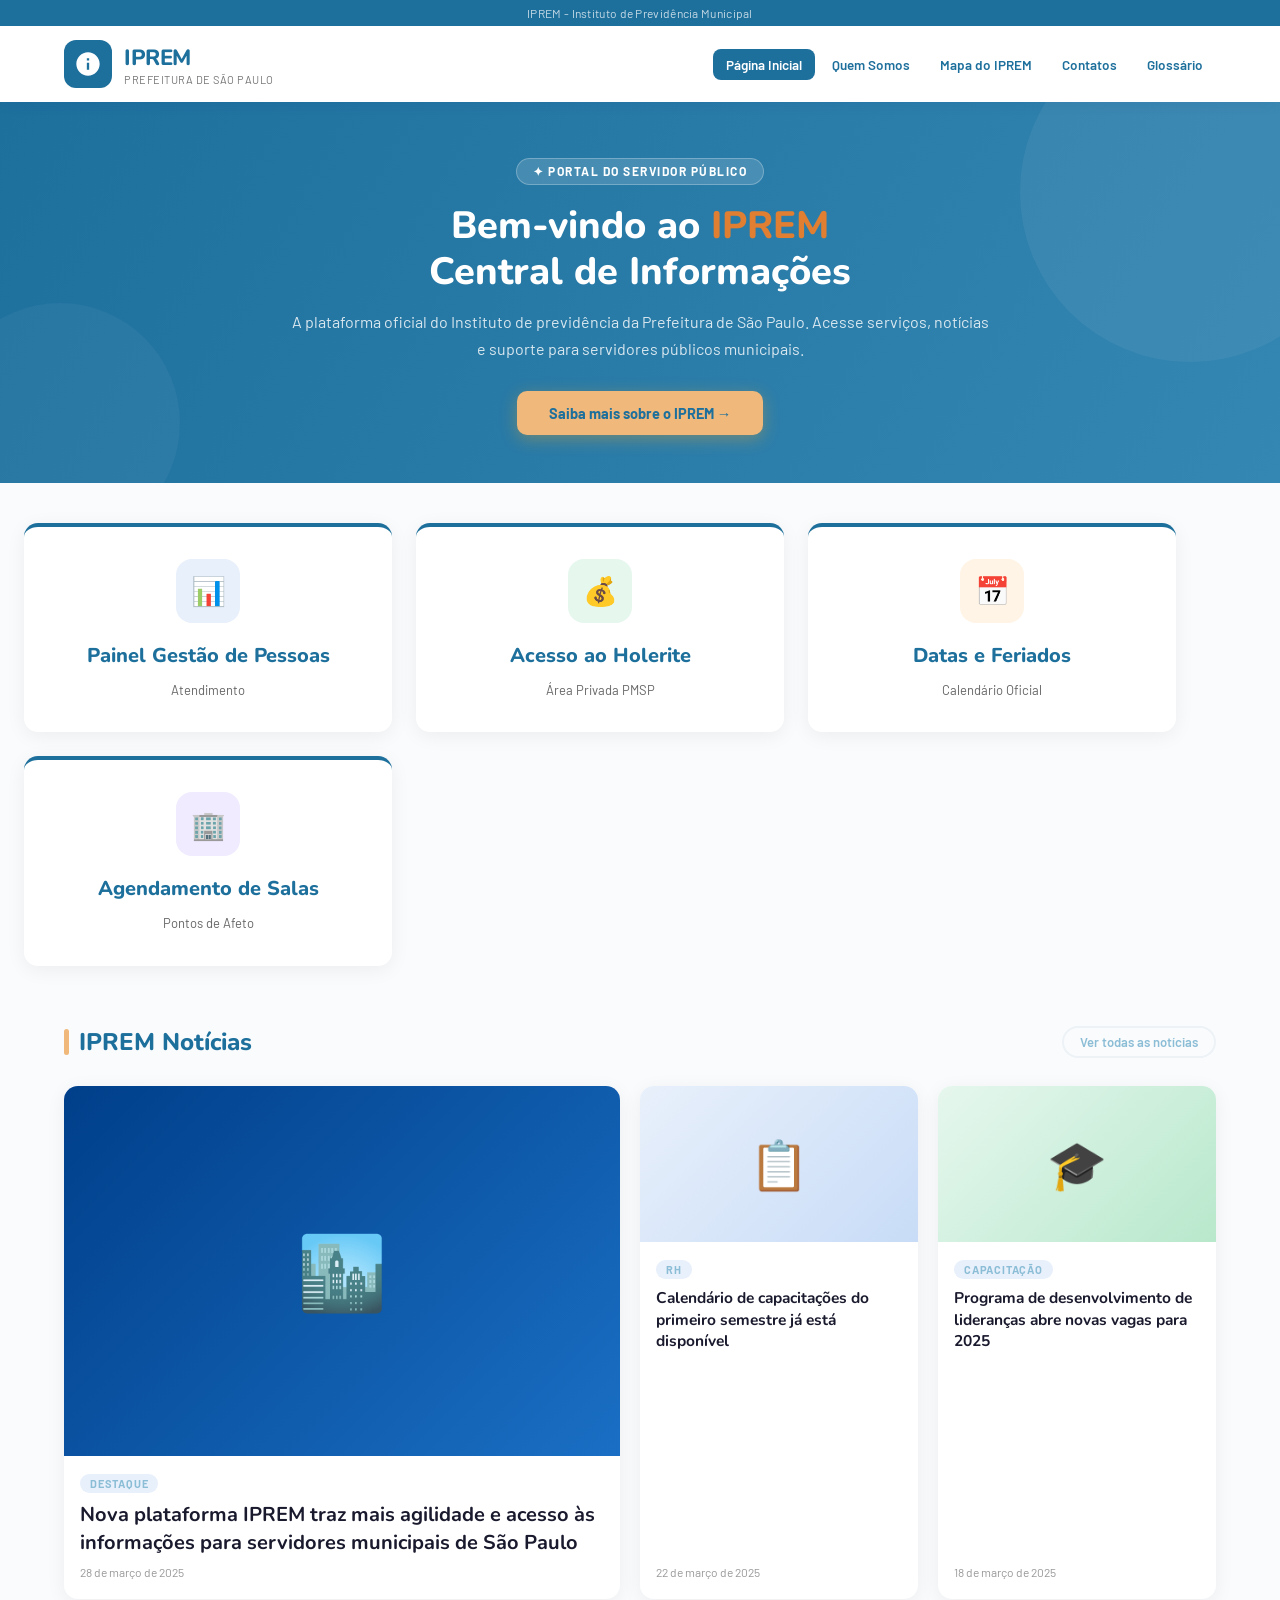
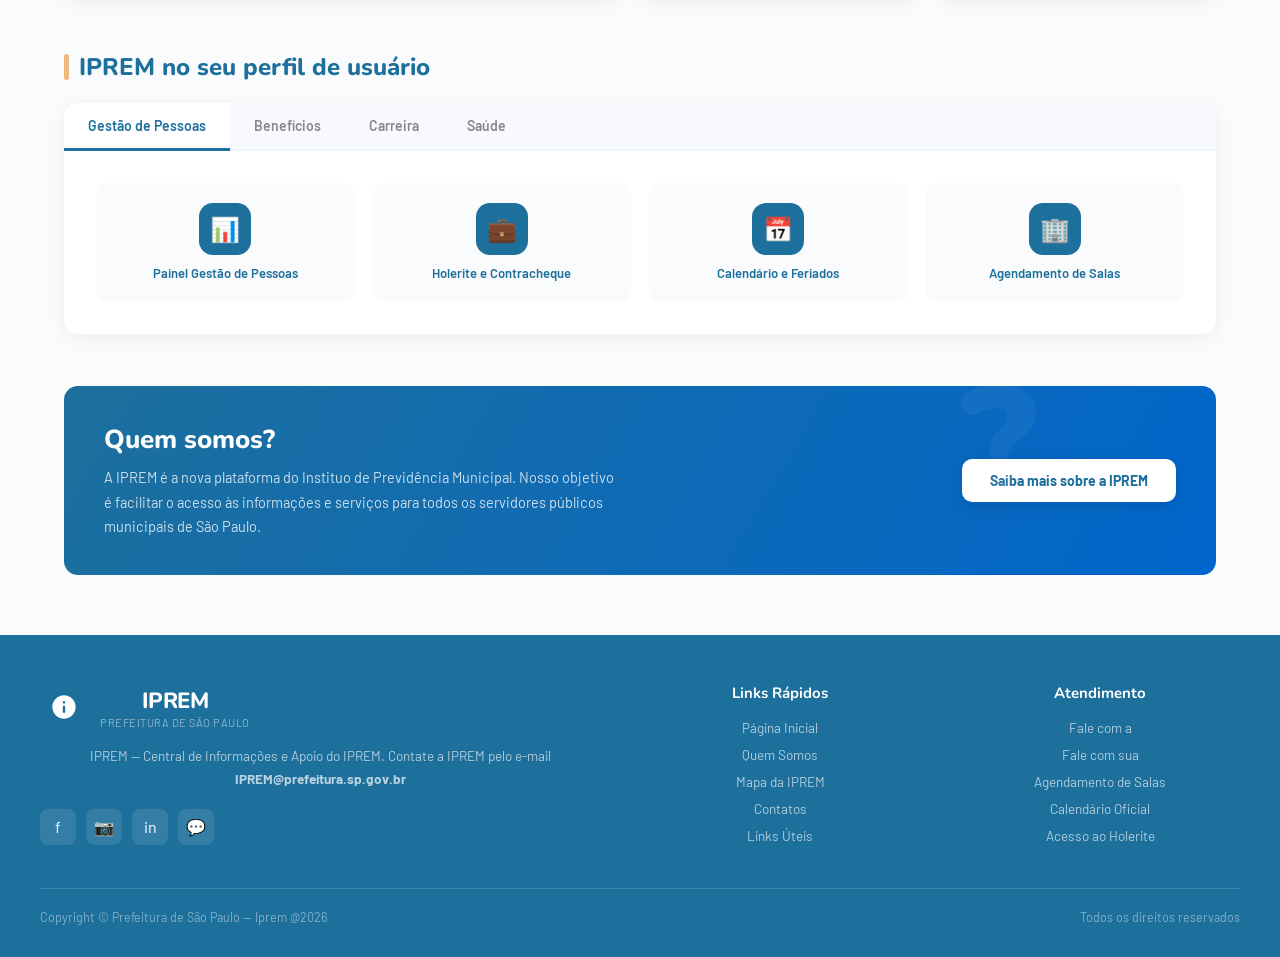
==== commit 6b0fa0ff: "index change" ====
--- a/index.html
+++ b/index.html
@@ -185,7 +185,7 @@
           <li><a href="#">Página Inicial</a></li>
           <li><a href="quem-somos.html">Quem Somos</a></li>
           <li><a href="mapa-iprem.html">Mapa da IPREM</a></li>
-          <li><a href="#">Glossário</a></li>
+          <li><a href="contatos.html">Contatos</a></li>
           <li><a href="#">Links Úteis</a></li>
         </ul>
       </div>
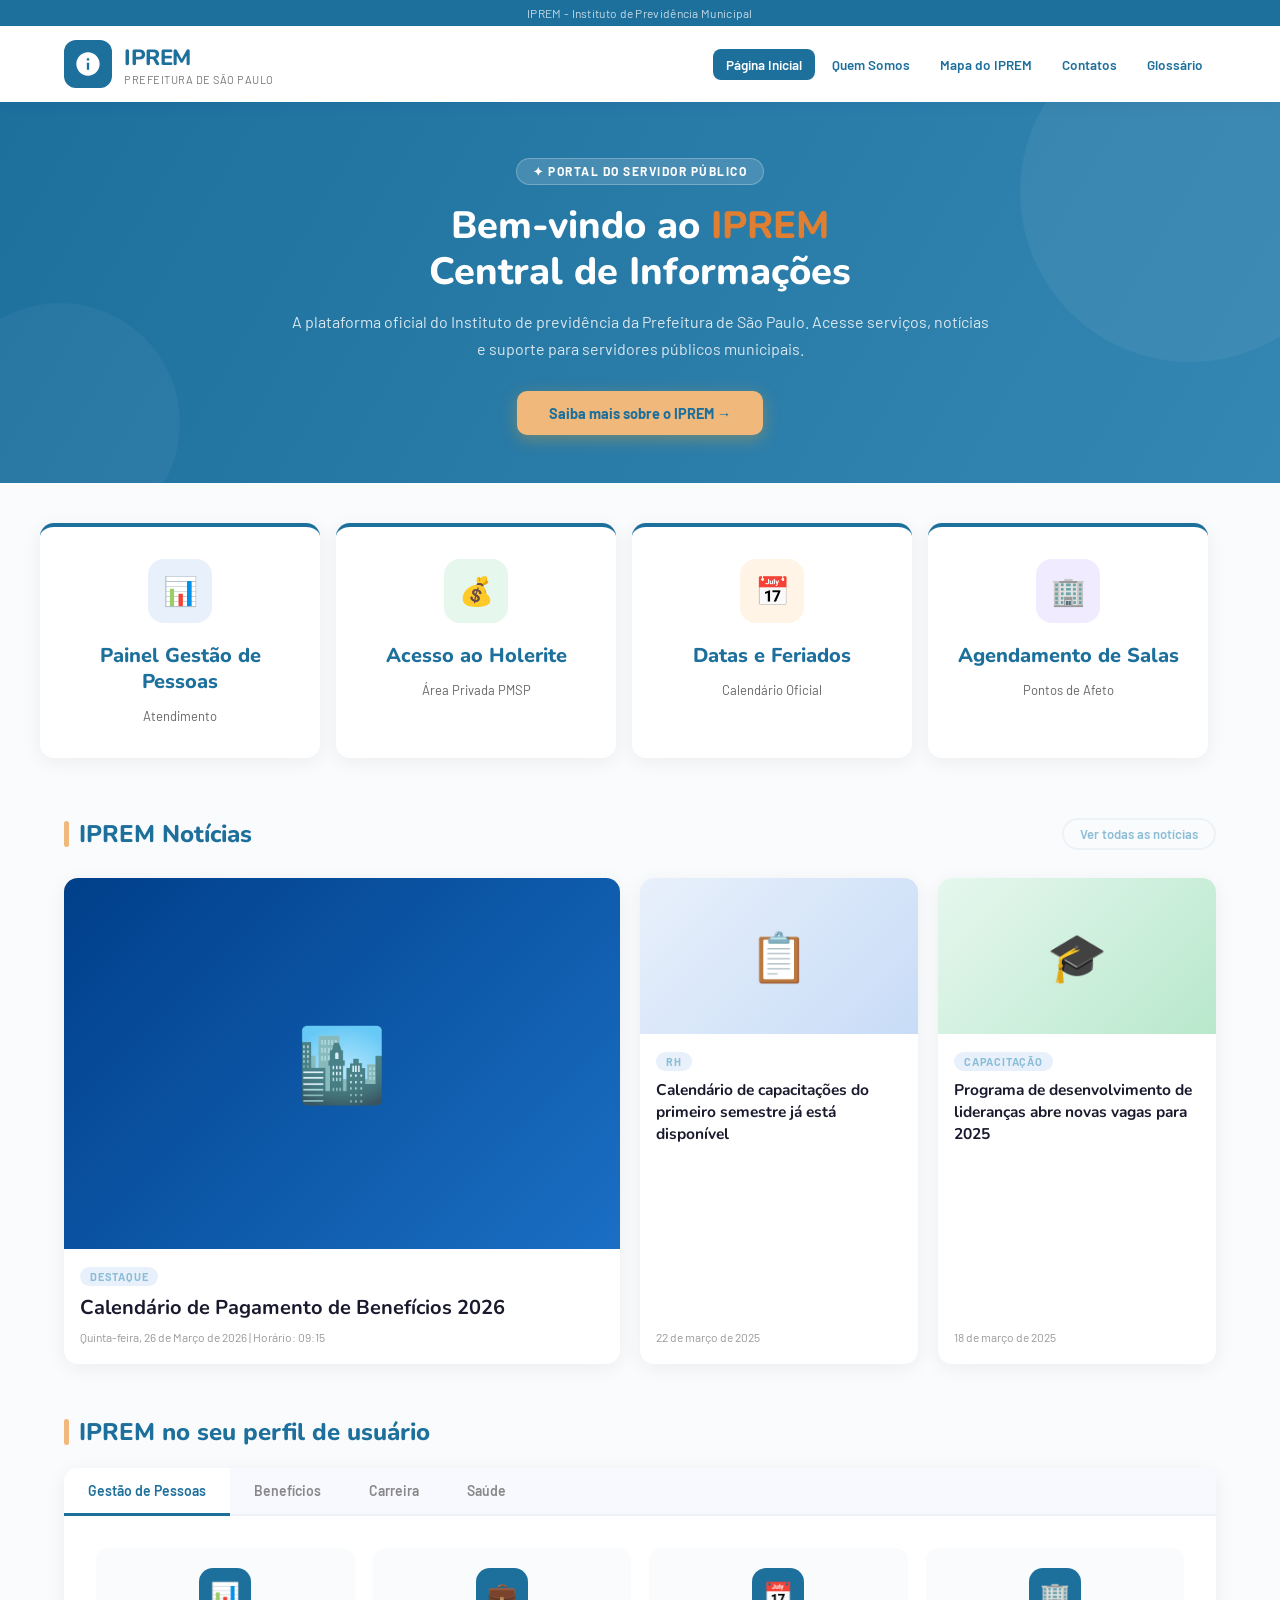
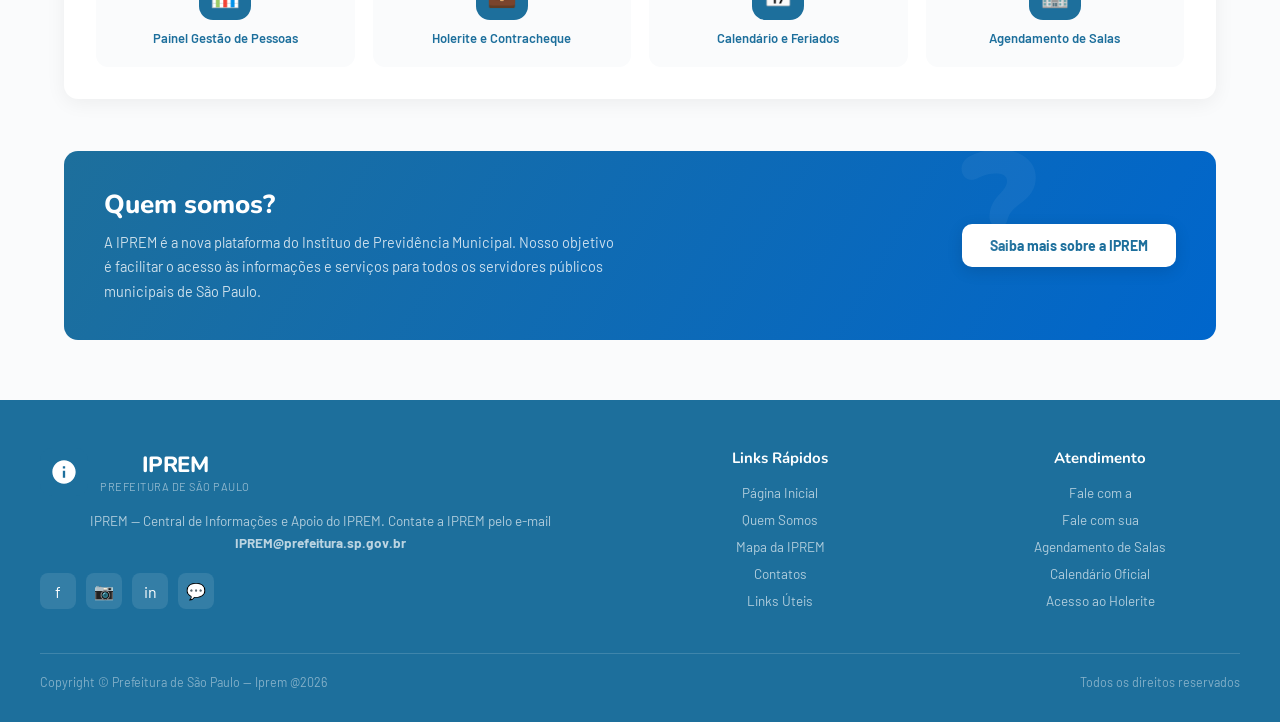
==== commit 54cd19e9: "added calendar" ====
--- a/index.html
+++ b/index.html
@@ -88,12 +88,12 @@
     <a href="#" class="see-all">Ver todas as notícias</a>
   </div>
   <div class="news-grid">
-    <a href="#" class="news-card featured">
+    <a href="calendario.html" class="news-card featured">
       <div class="news-img tall" style="background:linear-gradient(135deg,#003f8a 0%,#1a6fc4 100%);font-size:72px;">🏙️</div>
       <div class="news-body">
         <span class="news-tag">Destaque</span>
-        <p class="news-title">Nova plataforma IPREM traz mais agilidade e acesso às informações para servidores municipais de São Paulo</p>
-        <p class="news-date">28 de março de 2025</p>
+        <p class="news-title">Calendário de Pagamento de Benefícios 2026</p>
+        <p class="news-date">Quinta-feira, 26 de Março de 2026 | Horário: 09:15</p>
       </div>
     </a>
     <a href="#" class="news-card">
--- a/style.css
+++ b/style.css
@@ -232,17 +232,21 @@
 
     /* ===== QUICK ACCESS ===== */
     .quick-access {
-      max-width: 1200px;
-      margin: -36px auto 0;
+      width: 100%;
+      margin: -36px 0 0;
       padding: 0 24px;
       position: relative;
       z-index: 10;
+      display: flex;
+      justify-content: center;
     }
 
     .quick-cards {
       display: grid;
-      grid-template-columns: repeat(4, 1fr);
+      grid-template-columns: repeat(4, 280px);
       gap: 16px;
+      max-width: 1200px; /* Largura máxima para o container */
+      width: 100%;
     }
 
     .quick-card {
@@ -807,7 +811,7 @@
   margin: 40px 0 60px 0;
 }
 
-.quick-cards {
+.missao-visao .quick-cards {
   display: grid;
   grid-template-columns: repeat(3, 1fr);
   gap: 24px;
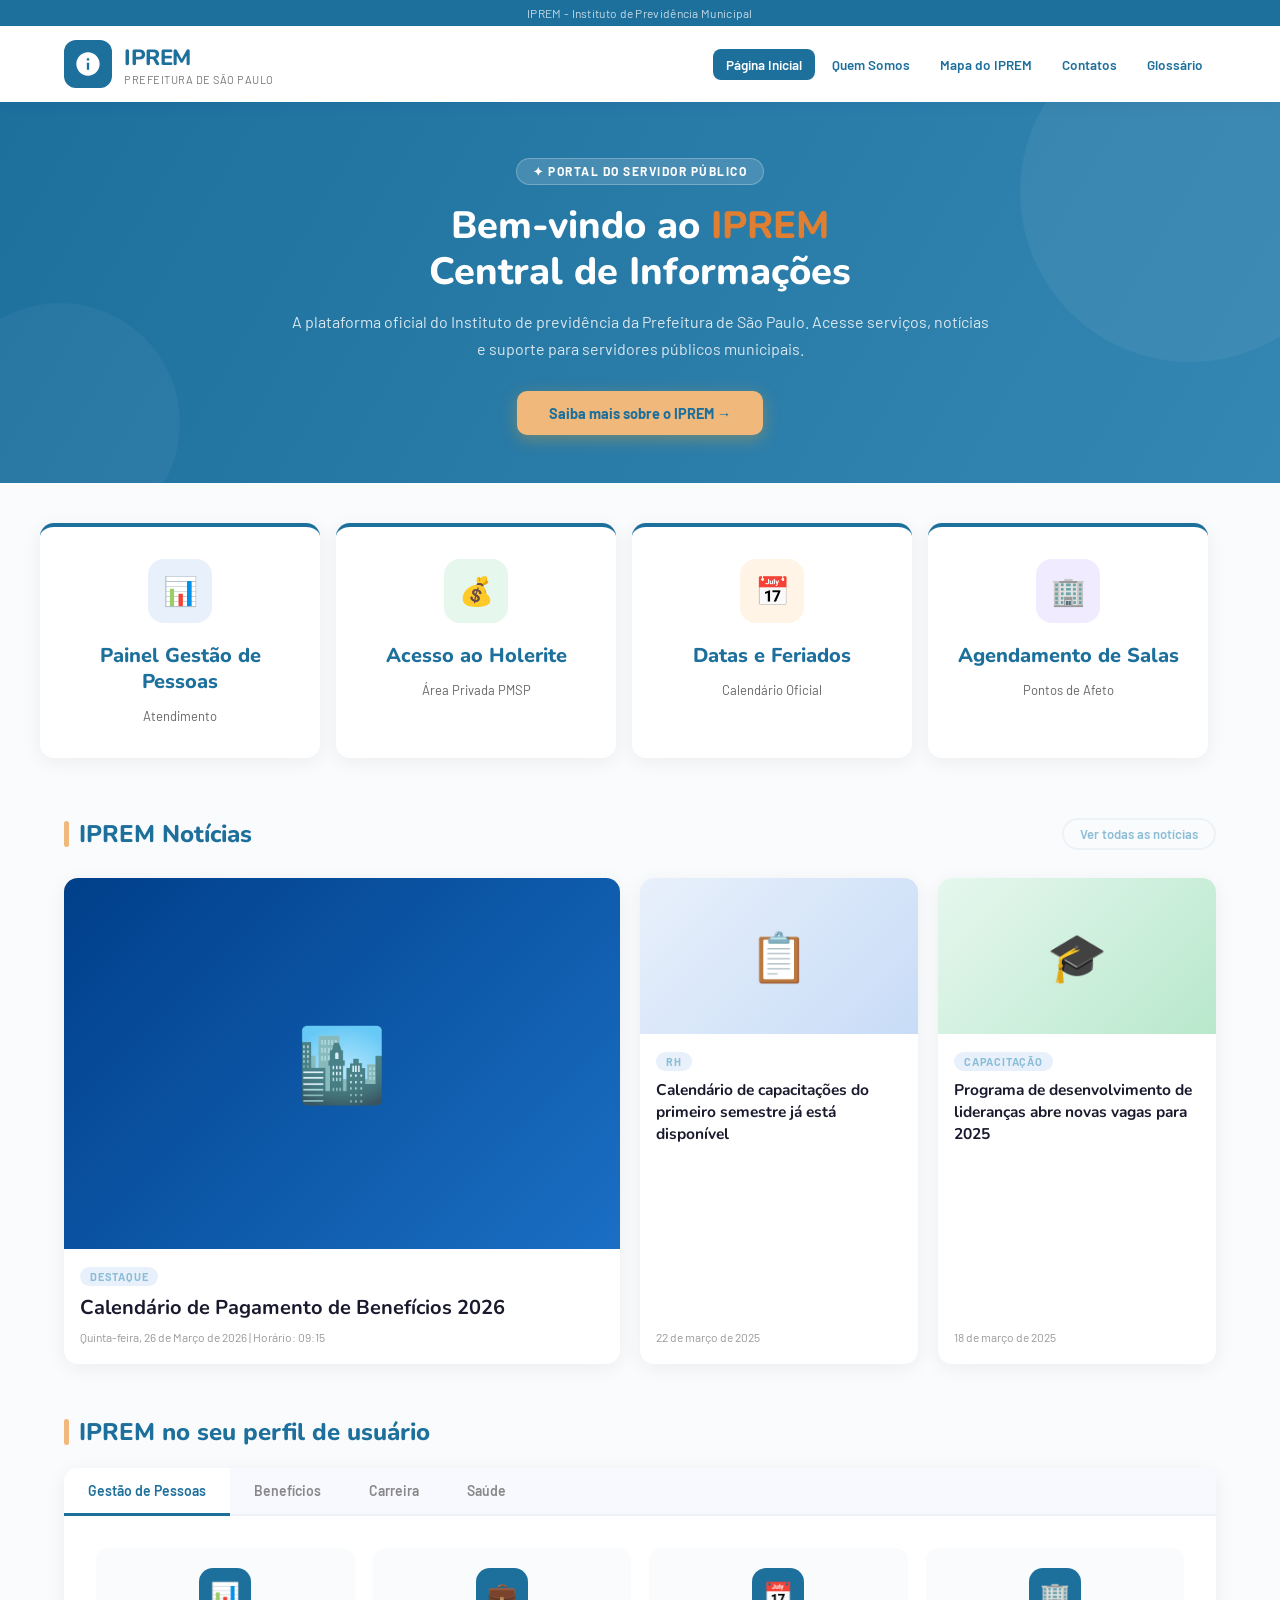
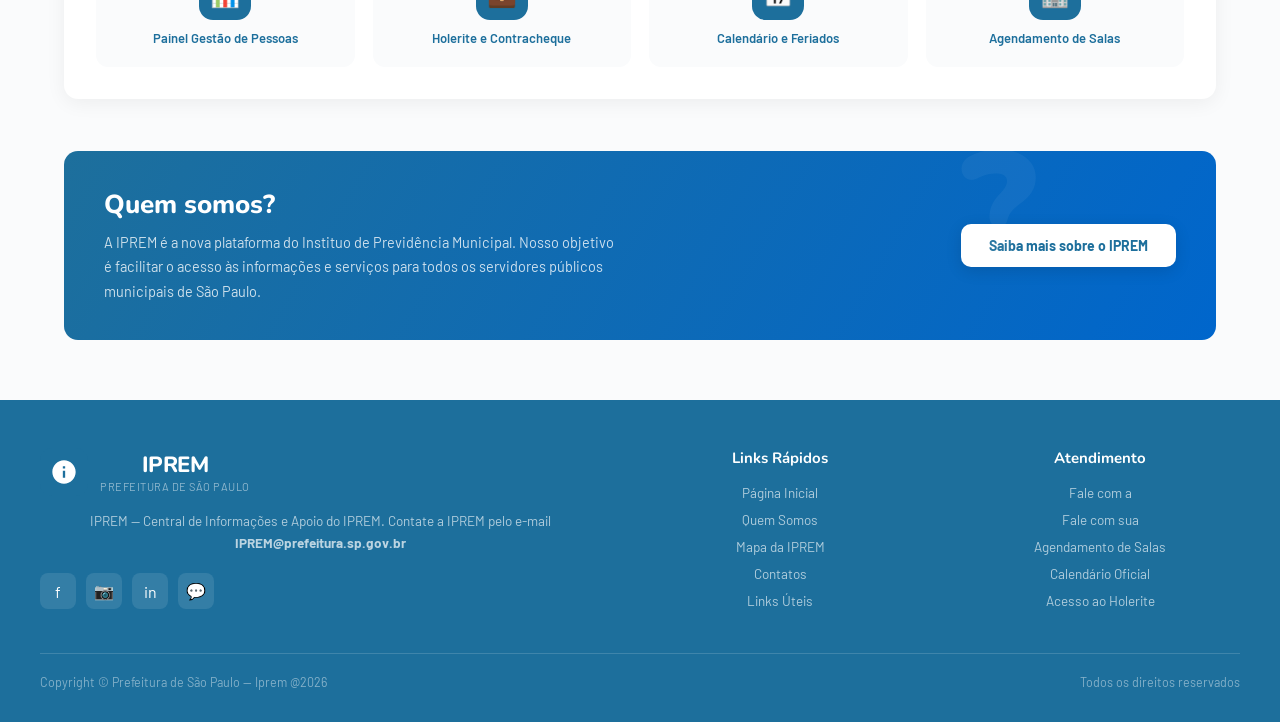
==== commit 36b7840b: "erro de portugues e link" ====
--- a/index.html
+++ b/index.html
@@ -154,7 +154,7 @@
     <h2>Quem somos?</h2>
     <p>A IPREM é a nova plataforma do Instituo de Previdência Municipal. Nosso objetivo é facilitar o acesso às informações e serviços para todos os servidores públicos municipais de São Paulo.</p>
   </div>
-  <a href="#" class="info-btn">Saiba mais sobre a IPREM</a>
+  <a href="quem-somos.html" class="info-btn">Saiba mais sobre o IPREM</a>
 </div>
 
 <!-- FOOTER -->
--- a/style.css
+++ b/style.css
@@ -1828,4 +1828,210 @@
       .estrutura-section h2 {
         font-size: 24px;
       }
-    }+    }
+
+    /* ===== PÁGINA DE NOTÍCIAS ===== */
+
+/* Container da notícia */
+.noticia-container {
+  max-width: 900px;
+  margin: 40px auto;
+  padding: 0 24px;
+}
+
+/* Card da notícia */
+.noticia-card {
+  background: var(--branco);
+  border-radius: var(--radius);
+  box-shadow: var(--sombra);
+  overflow: hidden;
+  margin-bottom: 40px;
+}
+
+/* Conteúdo da notícia */
+.noticia-conteudo {
+  padding: 40px;
+}
+
+.noticia-tag {
+  display: inline-block;
+  background: #e8f0fb;
+  color: var(--azul);
+  font-size: 11px;
+  font-weight: 700;
+  text-transform: uppercase;
+  padding: 4px 12px;
+  border-radius: 20px;
+  margin-bottom: 16px;
+}
+
+.noticia-titulo {
+  font-family: 'Nunito', sans-serif;
+  font-size: 32px;
+  font-weight: 800;
+  color: var(--azul);
+  line-height: 1.3;
+  margin-bottom: 16px;
+}
+
+.noticia-data {
+  color: #999;
+  font-size: 13px;
+  margin-bottom: 32px;
+  padding-bottom: 24px;
+  border-bottom: 1px solid var(--cinza-claro);
+}
+
+.noticia-texto {
+  font-size: 16px;
+  line-height: 1.8;
+  color: var(--cinza-texto);
+}
+
+.noticia-texto p {
+  margin-bottom: 20px;
+}
+
+.noticia-texto h3 {
+  font-family: 'Nunito', sans-serif;
+  font-size: 22px;
+  color: var(--azul);
+  margin: 32px 0 16px 0;
+}
+
+/* Imagem da notícia */
+.imagem-noticia {
+  text-align: center;
+  margin: 32px 0;
+}
+
+.imagem-noticia img {
+  width: 100%;
+  max-width: 800px;
+  height: auto;
+  border-radius: 12px;
+  box-shadow: var(--sombra);
+}
+
+/* Tamanhos diferentes para a imagem */
+.imagem-noticia.small img {
+  max-width: 400px;
+}
+
+.imagem-noticia.medium img {
+  max-width: 600px;
+}
+
+.imagem-noticia.large img {
+  max-width: 900px;
+}
+
+/* Tabela de pagamentos */
+.tabela-pagamentos {
+  margin: 32px 0;
+  overflow-x: auto;
+}
+
+.tabela-pagamentos table {
+  width: 100%;
+  border-collapse: collapse;
+  background: var(--cinza-bg);
+  border-radius: 12px;
+  overflow: hidden;
+}
+
+.tabela-pagamentos th,
+.tabela-pagamentos td {
+  padding: 12px 16px;
+  text-align: left;
+  border-bottom: 1px solid var(--cinza-claro);
+}
+
+.tabela-pagamentos th {
+  background: var(--azul);
+  color: white;
+  font-weight: 600;
+}
+
+.tabela-pagamentos tr:last-child td {
+  border-bottom: none;
+}
+
+.tabela-pagamentos tr:hover td {
+  background: rgba(29, 111, 156, 0.05);
+}
+
+/* Caixa de informação */
+.info-box {
+  background: #e8f0fb;
+  border-left: 4px solid var(--azul);
+  padding: 20px;
+  border-radius: 12px;
+  margin: 32px 0;
+}
+
+.info-box p {
+  margin-bottom: 0;
+}
+
+/* Botões */
+.btn-voltar {
+  display: inline-block;
+  background: var(--cinza-claro);
+  color: var(--azul);
+  padding: 10px 24px;
+  border-radius: 8px;
+  text-decoration: none;
+  font-weight: 600;
+  transition: all 0.3s;
+  margin-top: 20px;
+}
+
+.btn-voltar:hover {
+  background: var(--azul);
+  color: white;
+  transform: translateY(-2px);
+}
+
+.btn-acessar {
+  display: inline-block;
+  background: var(--azul);
+  color: white;
+  padding: 12px 28px;
+  border-radius: 8px;
+  text-decoration: none;
+  font-weight: 600;
+  transition: all 0.3s;
+  margin-top: 16px;
+}
+
+.btn-acessar:hover {
+  background: var(--azul-medio);
+  transform: translateY(-2px);
+  box-shadow: 0 4px 12px rgba(29,111,156,0.3);
+}
+
+/* Responsivo para página de notícias */
+@media (max-width: 768px) {
+  .noticia-conteudo {
+    padding: 24px;
+  }
+  
+  .noticia-titulo {
+    font-size: 24px;
+  }
+  
+  .noticia-texto h3 {
+    font-size: 20px;
+  }
+  
+  .tabela-pagamentos th,
+  .tabela-pagamentos td {
+    padding: 8px 12px;
+    font-size: 13px;
+  }
+  
+  .imagem-noticia img {
+    max-width: 100%;
+  }
+}
